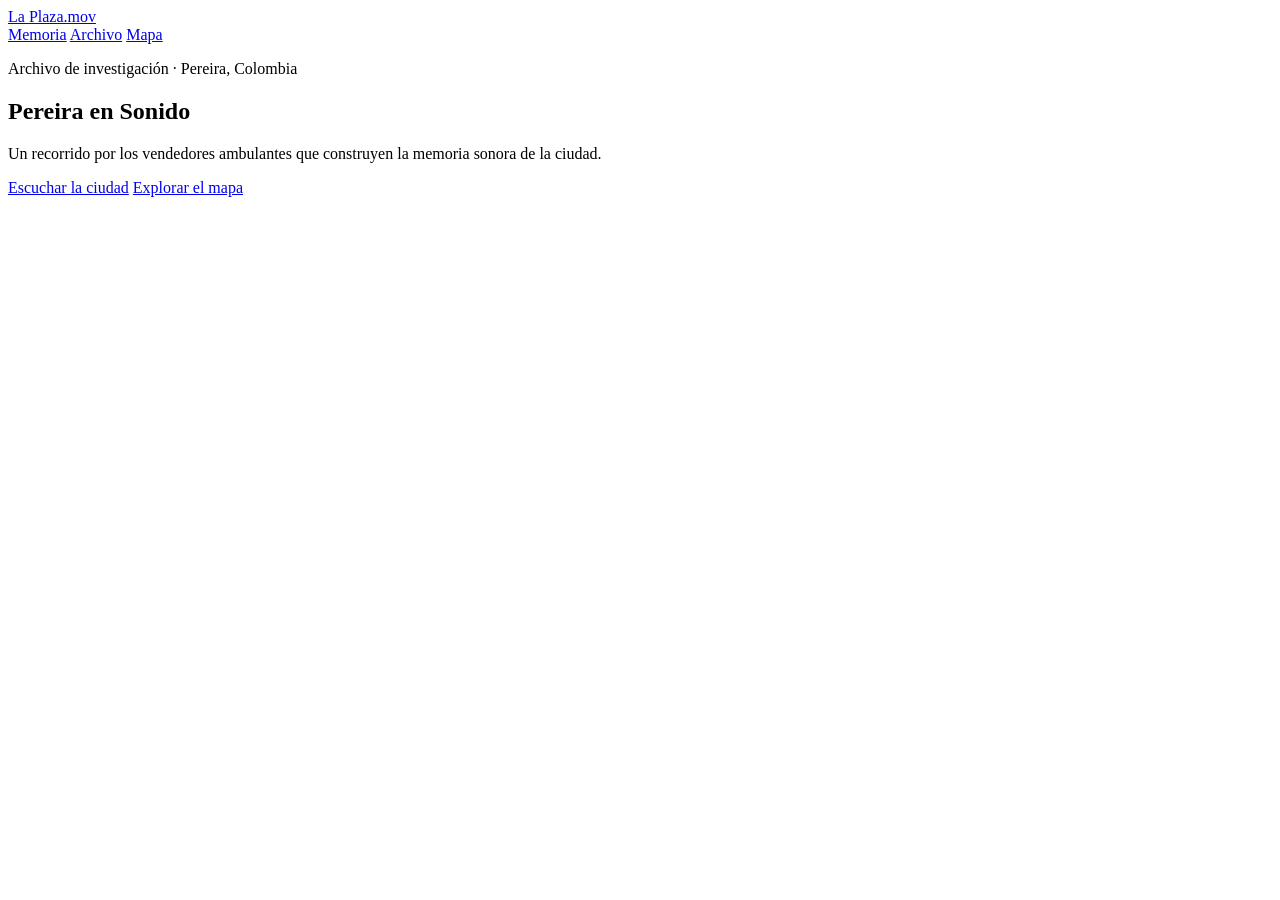
==== index.html @ 8dceb4ec "feat: escribir contenido del hero de inicio" ====
<!DOCTYPE html>
<html lang="es">
<head>
  <meta charset="UTF-8">
  <meta name="viewport" content="width=device-width, initial-scale=1.0">
  <title>La Plaza en Movimiento</title>
  <link rel="stylesheet" href="styles.css">
  <link rel="stylesheet" href="home.css">
</head>
<body>
  <header class="topbar">
    <a href="index.html">La Plaza.mov</a>
    <nav>
      <a href="memoria.html">Memoria</a>
      <a href="archivo.html">Archivo</a>
      <a href="mapa.html">Mapa</a>
    </nav>
  </header>
  <main class="hero">
    <section>
      <p>Archivo de investigación · Pereira, Colombia</p>
      <h1>Pereira en Sonido</h1>
      <p>Un recorrido por los vendedores ambulantes que construyen la memoria sonora de la ciudad.</p>
      <a href="archivo.html">Escuchar la ciudad</a>
      <a href="mapa.html">Explorar el mapa</a>
    </section>
  </main>
</body>
</html>
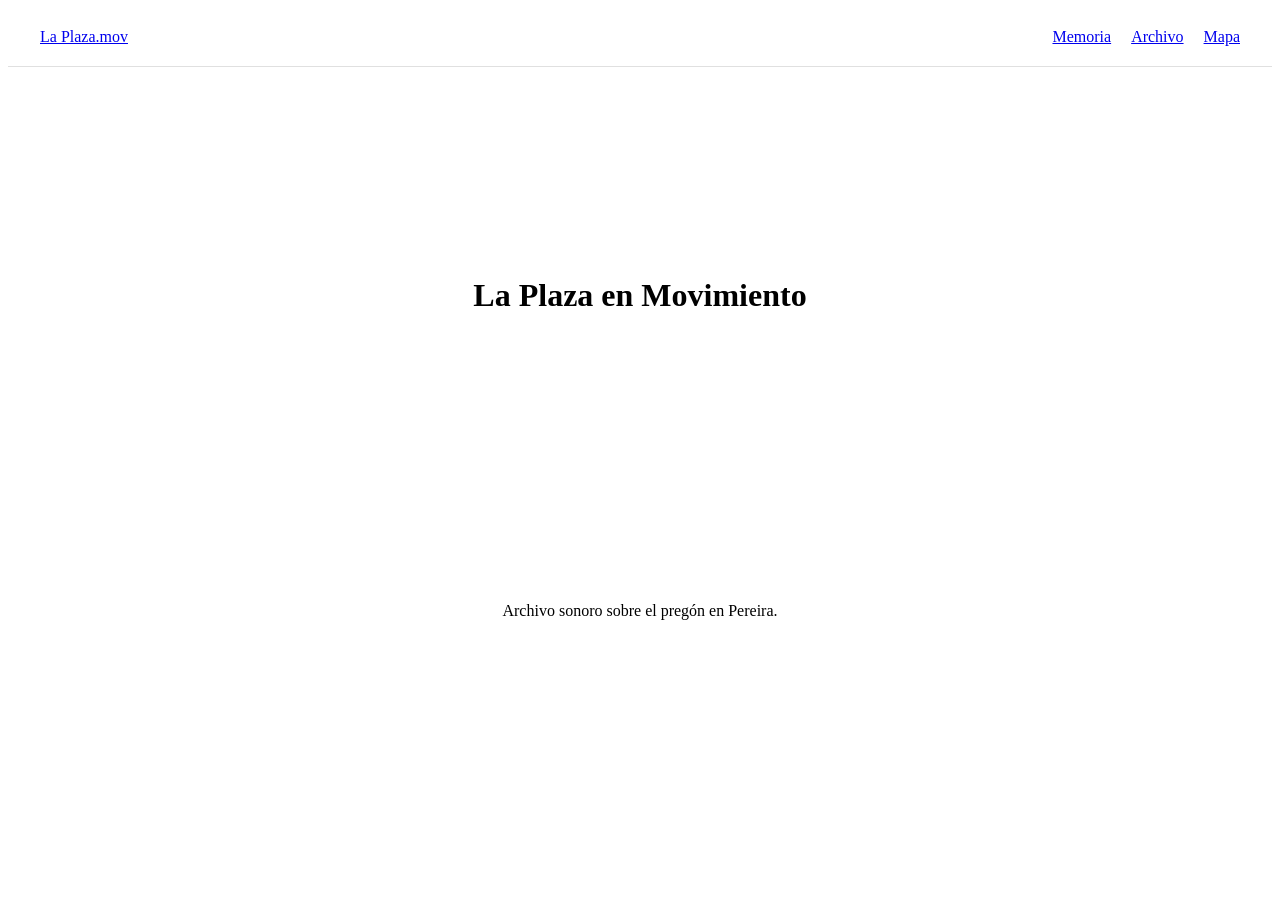
==== commit 9a6d78c6: "style: maquetar barra superior y hero inicial" ====
--- a/index.html
+++ b/index.html
@@ -17,13 +17,8 @@
     </nav>
   </header>
   <main class="hero">
-    <section>
-      <p>Archivo de investigación · Pereira, Colombia</p>
-      <h1>Pereira en Sonido</h1>
-      <p>Un recorrido por los vendedores ambulantes que construyen la memoria sonora de la ciudad.</p>
-      <a href="archivo.html">Escuchar la ciudad</a>
-      <a href="mapa.html">Explorar el mapa</a>
-    </section>
+    <h1>La Plaza en Movimiento</h1>
+    <p>Archivo sonoro sobre el pregón en Pereira.</p>
   </main>
 </body>
 </html>
--- a/home.css
+++ b/home.css
@@ -0,0 +1,20 @@
+.topbar {
+  display: flex;
+  justify-content: space-between;
+  align-items: center;
+  padding: 20px 32px;
+  border-bottom: 1px solid rgba(0,0,0,.12);
+}
+
+.topbar nav {
+  display: flex;
+  gap: 20px;
+}
+
+.hero {
+  min-height: 70vh;
+  display: grid;
+  place-items: center;
+  padding: 64px 24px;
+  text-align: center;
+}
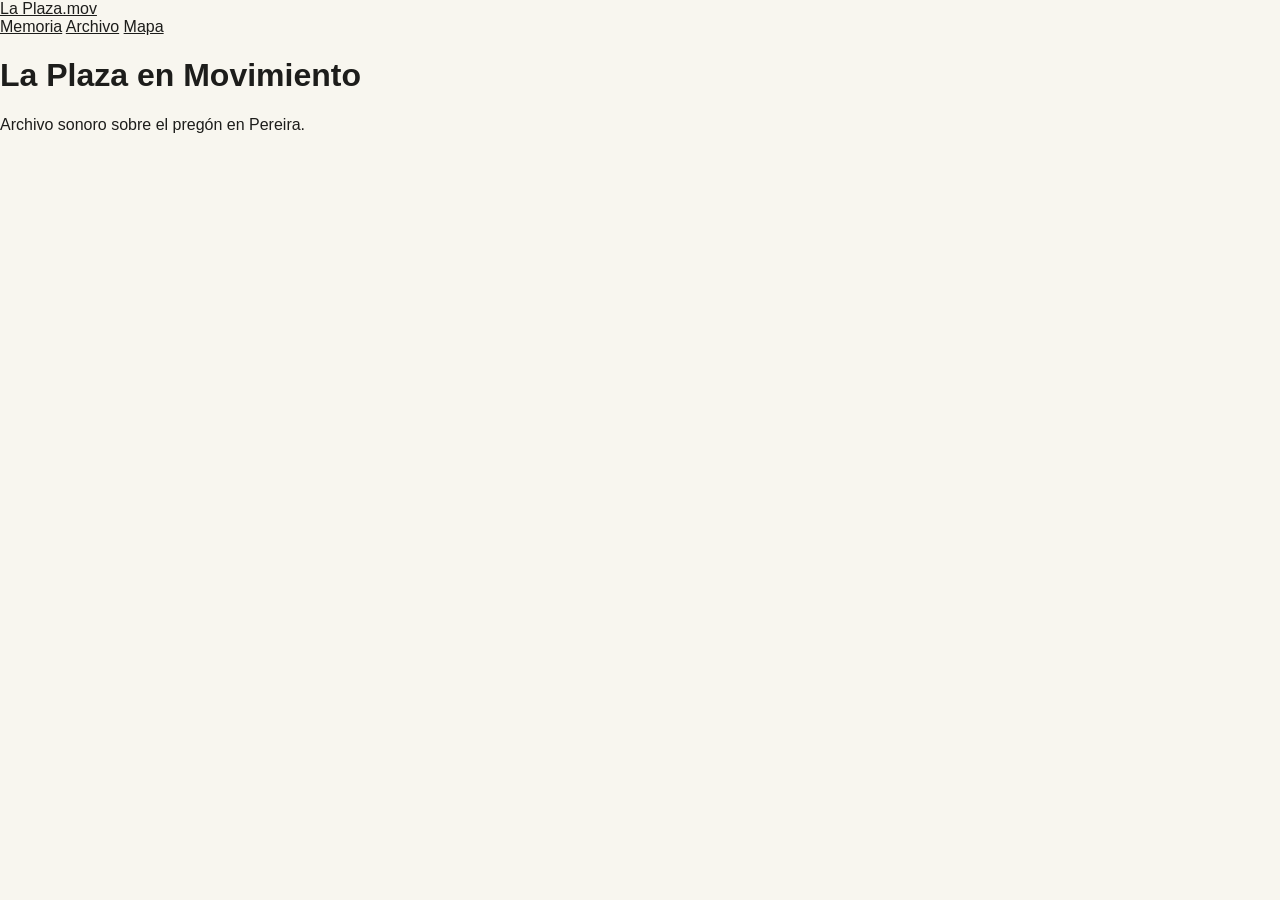
==== commit fbb77ddd: "style: definir variables de color y estilos base" ====
--- a/index.html
+++ b/index.html
@@ -5,10 +5,9 @@
   <meta name="viewport" content="width=device-width, initial-scale=1.0">
   <title>La Plaza en Movimiento</title>
   <link rel="stylesheet" href="styles.css">
-  <link rel="stylesheet" href="home.css">
 </head>
 <body>
-  <header class="topbar">
+  <header>
     <a href="index.html">La Plaza.mov</a>
     <nav>
       <a href="memoria.html">Memoria</a>
@@ -16,7 +15,7 @@
       <a href="mapa.html">Mapa</a>
     </nav>
   </header>
-  <main class="hero">
+  <main>
     <h1>La Plaza en Movimiento</h1>
     <p>Archivo sonoro sobre el pregón en Pereira.</p>
   </main>
--- a/styles.css
+++ b/styles.css
@@ -0,0 +1,16 @@
+:root {
+  --primary: #426500;
+  --secondary: #bb0008;
+  --surface: #f8f6ef;
+  --text: #1d1d1b;
+}
+
+* { box-sizing: border-box; }
+body {
+  margin: 0;
+  font-family: Arial, sans-serif;
+  background: var(--surface);
+  color: var(--text);
+}
+
+a { color: inherit; }
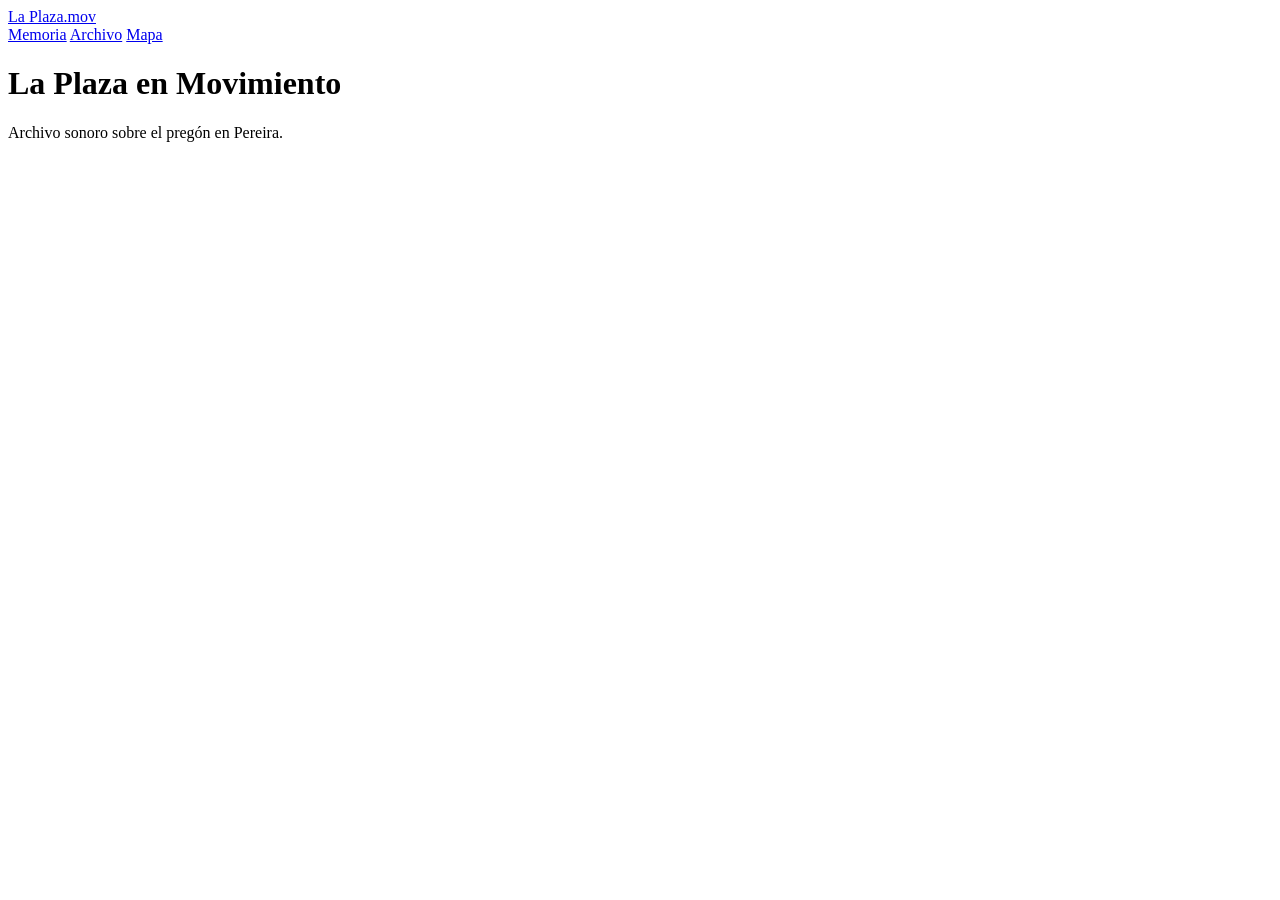
==== commit 7cc3bc47: "fix: corregir enlace roto hacia memoria" ====
--- a/index.html
+++ b/index.html
@@ -4,7 +4,6 @@
   <meta charset="UTF-8">
   <meta name="viewport" content="width=device-width, initial-scale=1.0">
   <title>La Plaza en Movimiento</title>
-  <link rel="stylesheet" href="styles.css">
 </head>
 <body>
   <header>
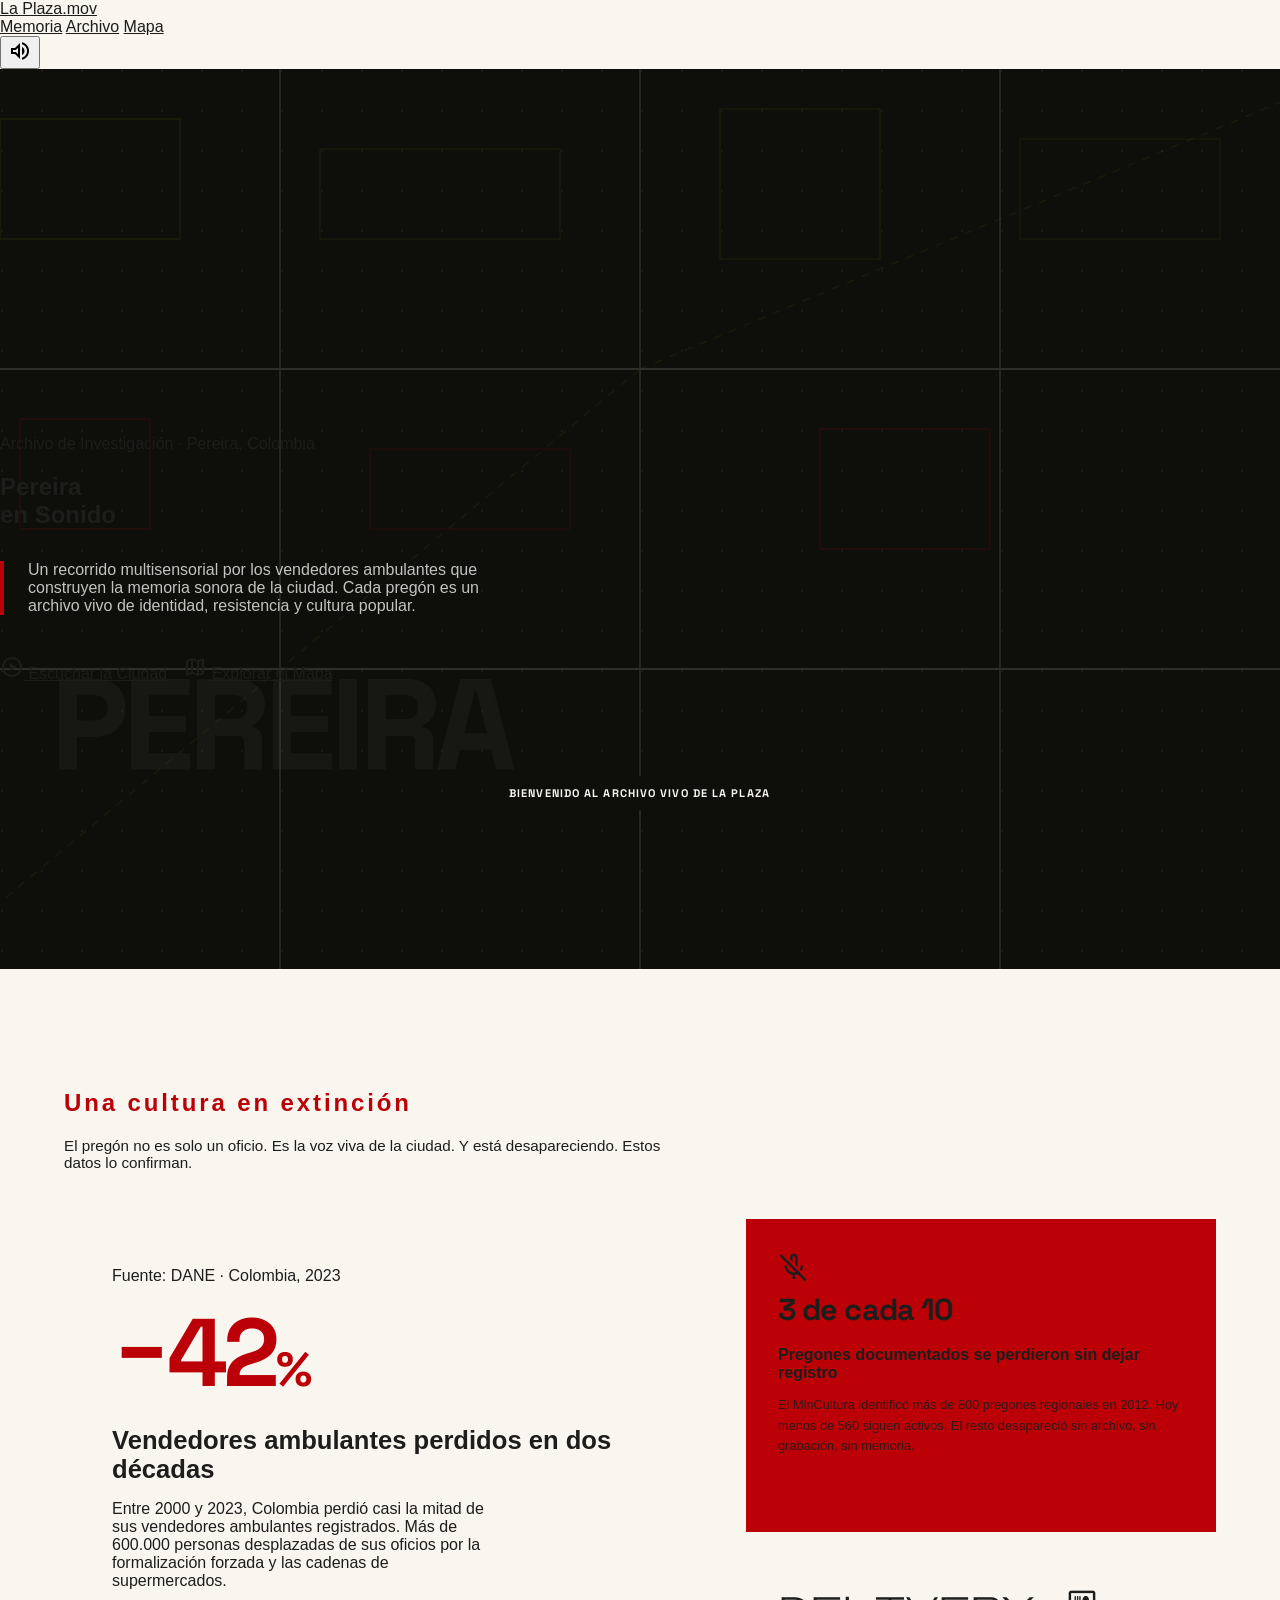
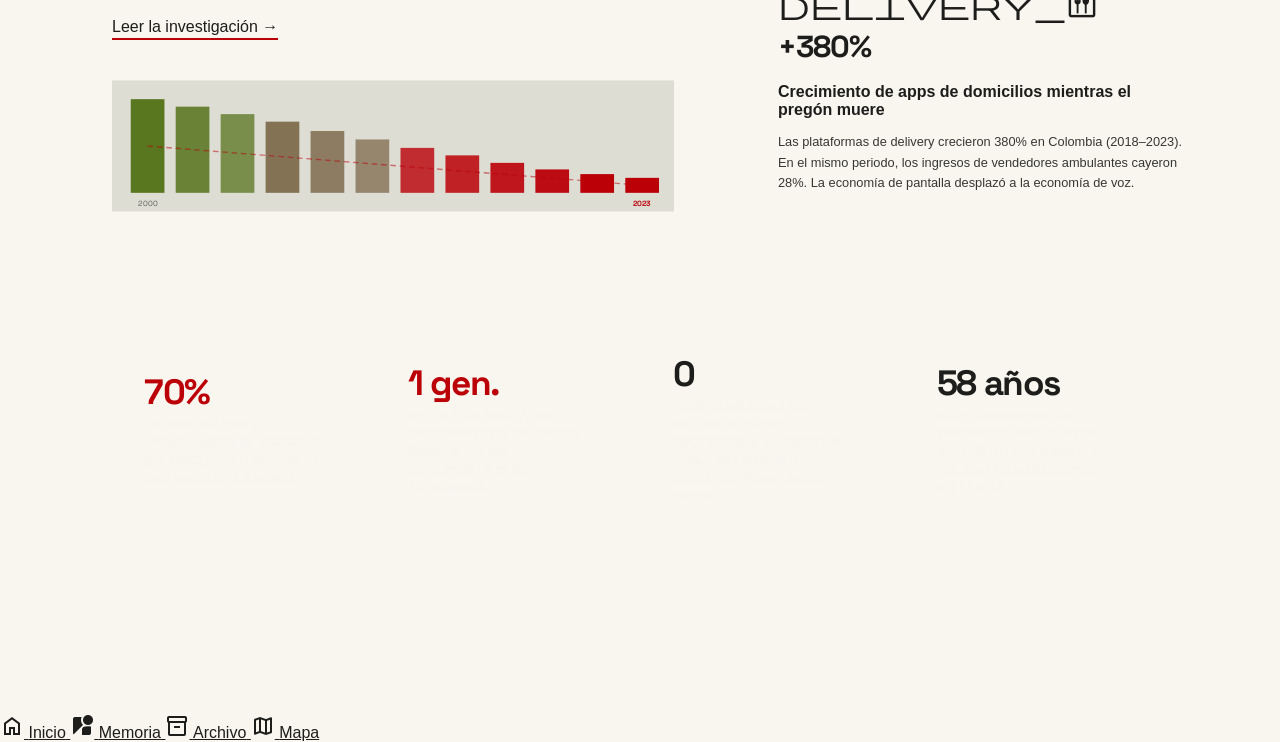
==== commit 81d5ec25: "feat: completar portada con hero y bloques informativos" ====
--- a/index.html
+++ b/index.html
@@ -1,22 +1,251 @@
 <!DOCTYPE html>
-<html lang="es">
+<html lang="es" id="htmlRoot">
 <head>
-  <meta charset="UTF-8">
-  <meta name="viewport" content="width=device-width, initial-scale=1.0">
-  <title>La Plaza en Movimiento</title>
+  <meta charset="utf-8"/>
+  <meta name="viewport" content="width=device-width, initial-scale=1.0"/>
+  <meta name="description" content="La Plaza en Movimiento: archivo de investigación crossmedia sobre los vendedores ambulantes de Pereira y el pregón como patrimonio sonoro urbano en extinción."/>
+  <meta name="theme-color" content="#426500"/>
+  <title>La Plaza en Movimiento | Inicio</title>
+  <link href="https://fonts.googleapis.com/css2?family=Space+Grotesk:wght@300;400;500;600;700;800;900&family=Work+Sans:ital,wght@0,100..900;1,100..900&display=swap" rel="stylesheet"/>
+  <link href="https://fonts.googleapis.com/css2?family=Material+Symbols+Outlined:wght,FILL@100..700,0..1&display=swap" rel="stylesheet"/>
+  <link rel="stylesheet" href="accessibility.css"/>
+  <link rel="stylesheet" href="styles.css"/>
+  <link rel="stylesheet" href="home.css"/>
 </head>
 <body>
-  <header>
-    <a href="index.html">La Plaza.mov</a>
-    <nav>
+  <div class="grain-overlay" aria-hidden="true"></div>
+
+  <header class="topbar" role="banner">
+    <a href="index.html" class="topbar-logo" aria-label="La Plaza en Movimiento — Ir al inicio">
+      La Plaza<span class="dot" aria-hidden="true">.</span>mov
+    </a>
+    <nav class="topbar-nav" aria-label="Navegación principal">
       <a href="memoria.html">Memoria</a>
       <a href="archivo.html">Archivo</a>
       <a href="mapa.html">Mapa</a>
     </nav>
+    <div class="topbar-controls">
+      <button class="icon-btn" id="soundToggle" aria-label="Activar o desactivar sonido ambiente">
+        <span class="material-symbols-outlined" aria-hidden="true">volume_up</span>
+      </button>
+    </div>
   </header>
-  <main>
-    <h1>La Plaza en Movimiento</h1>
-    <p>Archivo sonoro sobre el pregón en Pereira.</p>
+
+  <main id="main-content">
+
+    <!-- HERO -->
+    <section class="hero" aria-labelledby="hero-heading">
+      <div class="hero-bg" aria-hidden="true">
+        <svg class="hero-svg" viewBox="0 0 1440 900" xmlns="http://www.w3.org/2000/svg" preserveAspectRatio="xMidYMid slice">
+          <rect width="1440" height="900" fill="#0e0f0b"/>
+          <line x1="0" y1="300" x2="1440" y2="300" stroke="#2e2f2b" stroke-width="2"/>
+          <line x1="0" y1="600" x2="1440" y2="600" stroke="#2e2f2b" stroke-width="2"/>
+          <line x1="360" y1="0" x2="360" y2="900" stroke="#2e2f2b" stroke-width="1.5"/>
+          <line x1="720" y1="0" x2="720" y2="900" stroke="#2e2f2b" stroke-width="1.5"/>
+          <line x1="1080" y1="0" x2="1080" y2="900" stroke="#2e2f2b" stroke-width="1.5"/>
+          <rect x="80"  y="50"  width="180" height="120" fill="none" stroke="#426500" stroke-width="1" opacity="0.3"/>
+          <rect x="400" y="80"  width="240" height="90"  fill="none" stroke="#426500" stroke-width="1" opacity="0.2"/>
+          <rect x="800" y="40"  width="160" height="150" fill="none" stroke="#426500" stroke-width="1" opacity="0.25"/>
+          <rect x="1100" y="70" width="200" height="100" fill="none" stroke="#426500" stroke-width="1" opacity="0.2"/>
+          <rect x="100" y="350" width="130" height="110" fill="none" stroke="#bb0008" stroke-width="1" opacity="0.2"/>
+          <rect x="450" y="380" width="200" height="80"  fill="none" stroke="#bb0008" stroke-width="1" opacity="0.15"/>
+          <rect x="900" y="360" width="170" height="120" fill="none" stroke="#bb0008" stroke-width="1" opacity="0.2"/>
+          <line x1="0"   y1="900" x2="720"  y2="300" stroke="#426500" stroke-width="1.5" opacity="0.15" stroke-dasharray="8,8"/>
+          <line x1="720" y1="300" x2="1440" y2="0"   stroke="#426500" stroke-width="1.5" opacity="0.15" stroke-dasharray="8,8"/>
+          <pattern id="dots" x="0" y="0" width="40" height="40" patternUnits="userSpaceOnUse">
+            <circle cx="2" cy="2" r="1" fill="rgba(255,255,255,0.06)"/>
+          </pattern>
+          <rect width="1440" height="900" fill="url(#dots)"/>
+        </svg>
+      </div>
+
+      <div class="hero-content content-max content-pad">
+        <div class="hero-inner">
+          <div class="chip chip-secondary anim-fade-up" role="note">Archivo de Investigación · Pereira, Colombia</div>
+          <h1 id="hero-heading" class="display-xl text-surface anim-fade-up delay-100">
+            Pereira<br/>
+            <span style="color:var(--primary-container);">en Sonido</span>
+          </h1>
+          <p class="body-lg anim-fade-up delay-200"
+            style="color:rgba(255,255,255,0.75);max-width:520px;border-left:4px solid var(--secondary);padding-left:24px;margin-top:32px;">
+            Un recorrido multisensorial por los vendedores ambulantes que construyen la memoria sonora de la ciudad. Cada pregón es un archivo vivo de identidad, resistencia y cultura popular.
+          </p>
+          <div class="hero-btns anim-fade-up delay-300">
+            <a href="archivo.html" class="btn btn-primary" aria-label="Escuchar los relatos de los vendedores ambulantes">
+              <span class="material-symbols-outlined icon-fill" aria-hidden="true">play_circle</span>
+              Escuchar la Ciudad
+            </a>
+            <a href="mapa.html" class="btn btn-ghost" aria-label="Explorar el mapa interactivo de vendedores en Pereira">
+              <span class="material-symbols-outlined" aria-hidden="true">map</span>
+              Explorar el Mapa
+            </a>
+          </div>
+        </div>
+      </div>
+      <div class="stencil-city" aria-hidden="true">PEREIRA</div>
+    </section>
+
+    <!-- SECCIÓN DE CRISIS: DATOS ALARMANTES -->
+    <section class="bento-section content-max content-pad" aria-labelledby="crisis-heading">
+
+      <header class="crisis-header" data-anim>
+        <div class="divider-label" style="margin-bottom:8px;">
+          <div class="divider-line" aria-hidden="true"></div>
+          <h2 id="crisis-heading" class="headline" style="letter-spacing:0.12em;color:var(--secondary);">
+            Una cultura en extinción
+          </h2>
+        </div>
+        <p class="body-text text-muted" style="max-width:600px;margin-bottom:48px;font-size:0.95rem;">
+          El pregón no es solo un oficio. Es la voz viva de la ciudad. Y está desapareciendo. Estos datos lo confirman.
+        </p>
+      </header>
+
+      <div class="bento-grid">
+
+        <!-- BLOQUE PRINCIPAL: dato más impactante -->
+        <article class="bento-alarm-main" data-anim aria-labelledby="alarm-main-heading">
+          <div class="bento-hover-fill" aria-hidden="true"></div>
+          <div style="position:relative;z-index:1;">
+            <span class="label-tag text-secondary" style="display:block;margin-bottom:20px;">
+              Fuente: DANE · Colombia, 2023
+            </span>
+            <div class="alarm-big-number" aria-label="Menos cuarenta y dos por ciento">
+              −42<span style="font-size:0.5em;">%</span>
+            </div>
+            <h3 id="alarm-main-heading" class="display-md" style="margin-bottom:16px;font-size:1.6rem;">
+              Vendedores ambulantes perdidos en dos décadas
+            </h3>
+            <p class="body-text text-muted" style="max-width:380px;margin-bottom:28px;">
+              Entre 2000 y 2023, Colombia perdió casi la mitad de sus vendedores ambulantes registrados. Más de 600.000 personas desplazadas de sus oficios por la formalización forzada y las cadenas de supermercados.
+            </p>
+            <a href="memoria.html" class="label-tag text-secondary"
+              style="border-bottom:2px solid var(--secondary);padding-bottom:3px;text-decoration:none;"
+              aria-label="Leer la investigación completa en la sección Memoria Viva">
+              Leer la investigación →
+            </a>
+          </div>
+
+          <!-- Gráfica de declive -->
+          <div class="bento-img-wrap" aria-hidden="true">
+            <svg viewBox="0 0 600 140" xmlns="http://www.w3.org/2000/svg"
+              style="width:100%;height:140px;" focusable="false">
+              <rect width="600" height="140" fill="#deddd4"/>
+              <rect x="20"  y="20"  width="36" height="100" fill="#426500" opacity="0.85"/>
+              <rect x="68"  y="28"  width="36" height="92"  fill="#426500" opacity="0.75"/>
+              <rect x="116" y="36"  width="36" height="84"  fill="#426500" opacity="0.65"/>
+              <rect x="164" y="44"  width="36" height="76"  fill="#6f5836" opacity="0.80"/>
+              <rect x="212" y="54"  width="36" height="66"  fill="#6f5836" opacity="0.72"/>
+              <rect x="260" y="63"  width="36" height="57"  fill="#6f5836" opacity="0.65"/>
+              <rect x="308" y="72"  width="36" height="48"  fill="#bb0008" opacity="0.80"/>
+              <rect x="356" y="80"  width="36" height="40"  fill="#bb0008" opacity="0.85"/>
+              <rect x="404" y="88"  width="36" height="32"  fill="#bb0008" opacity="0.90"/>
+              <rect x="452" y="95"  width="36" height="25"  fill="#bb0008" opacity="0.95"/>
+              <rect x="500" y="100" width="36" height="20"  fill="#bb0008" opacity="1.00"/>
+              <rect x="548" y="104" width="36" height="16"  fill="#bb0008" opacity="1.00"/>
+              <text x="38"  y="134" font-family="Space Grotesk,sans-serif" font-size="8" fill="#5c5c57" text-anchor="middle">2000</text>
+              <text x="566" y="134" font-family="Space Grotesk,sans-serif" font-size="8" fill="#bb0008" text-anchor="middle" font-weight="700">2023</text>
+              <line x1="38" y1="70" x2="566" y2="112" stroke="#bb0008" stroke-width="1.5" stroke-dasharray="6,4" opacity="0.5"/>
+            </svg>
+          </div>
+        </article>
+
+        <!-- LADO: dos datos más -->
+        <div class="bento-side">
+
+          <article class="bento-alarm-card bento-alarm-red" data-anim
+            aria-labelledby="alarm-preg-heading">
+            <span class="material-symbols-outlined icon-fill"
+              style="font-size:32px;margin-bottom:12px;display:block;color:var(--on-secondary);"
+              aria-hidden="true">mic_off</span>
+            <div class="alarm-card-number" style="color:var(--on-secondary);">3 de cada 10</div>
+            <h4 id="alarm-preg-heading" class="headline"
+              style="font-size:1rem;margin-bottom:8px;color:var(--on-secondary);">
+              Pregones documentados se perdieron sin dejar registro
+            </h4>
+            <p style="font-size:0.8rem;opacity:0.88;color:var(--on-secondary);line-height:1.6;">
+              El MinCultura identificó más de 800 pregones regionales en 2012. Hoy menos de 560 siguen activos. El resto desapareció sin archivo, sin grabación, sin memoria.
+            </p>
+          </article>
+
+          <article class="bento-alarm-card bento-alarm-wood" data-anim
+            aria-labelledby="alarm-app-heading">
+            <span class="material-symbols-outlined icon-fill"
+              style="font-size:32px;margin-bottom:12px;display:block;color:var(--on-tertiary);"
+              aria-hidden="true">delivery_dining</span>
+            <div class="alarm-card-number" style="color:var(--on-tertiary);">+380%</div>
+            <h4 id="alarm-app-heading" class="headline"
+              style="font-size:1rem;margin-bottom:8px;color:var(--on-tertiary);">
+              Crecimiento de apps de domicilios mientras el pregón muere
+            </h4>
+            <p style="font-size:0.8rem;opacity:0.88;color:var(--on-tertiary);line-height:1.6;">
+              Las plataformas de delivery crecieron 380% en Colombia (2018–2023). En el mismo periodo, los ingresos de vendedores ambulantes cayeron 28%. La economía de pantalla desplazó a la economía de voz.
+            </p>
+          </article>
+        </div>
+      </div>
+
+      <!-- FILA DE DATOS ADICIONALES -->
+      <div class="alarm-row" data-anim role="list" aria-label="Estadísticas de la crisis del pregón en Colombia">
+
+        <div class="alarm-item" role="listitem">
+          <div class="alarm-item-num" aria-label="Setenta por ciento">70%</div>
+          <div class="alarm-item-label">de vendedores ambulantes en Pereira sin seguridad social ni protección laboral</div>
+        </div>
+
+        <div class="alarm-divider" aria-hidden="true"></div>
+
+        <div class="alarm-item" role="listitem">
+          <div class="alarm-item-num" aria-label="Una generación">1 gen.</div>
+          <div class="alarm-item-label">es lo que tarda en desaparecer un oficio oral si no se documenta ni se transmite</div>
+        </div>
+
+        <div class="alarm-divider" aria-hidden="true"></div>
+
+        <div class="alarm-item" role="listitem">
+          <div class="alarm-item-num" aria-label="Cero">0</div>
+          <div class="alarm-item-label">políticas públicas nacionales de protección al pregón como patrimonio cultural inmaterial urbano</div>
+        </div>
+
+        <div class="alarm-divider" aria-hidden="true"></div>
+
+        <div class="alarm-item" role="listitem">
+          <div class="alarm-item-num" aria-label="Cincuenta y ocho años">58 años</div>
+          <div class="alarm-item-label">edad promedio del vendedor ambulante activo en Colombia. El relevo generacional no llega.</div>
+        </div>
+
+      </div>
+    </section>
+
   </main>
+
+  <!-- BOTTOM NAV -->
+  <footer class="bottomnav" role="navigation" aria-label="Navegación de secciones">
+    <a href="index.html" class="nav-btn active" aria-current="page" aria-label="Inicio">
+      <span class="material-symbols-outlined icon-fill" aria-hidden="true">home</span>
+      <span class="nav-label">Inicio</span>
+    </a>
+    <a href="memoria.html" class="nav-btn" aria-label="Memoria Viva: marco conceptual del proyecto">
+      <span class="material-symbols-outlined" aria-hidden="true">streetview</span>
+      <span class="nav-label">Memoria</span>
+    </a>
+    <a href="archivo.html" class="nav-btn" aria-label="Archivo de voces: retratos sonoros de los vendedores">
+      <span class="material-symbols-outlined" aria-hidden="true">inventory_2</span>
+      <span class="nav-label">Archivo</span>
+    </a>
+    <a href="mapa.html" class="nav-btn" aria-label="Caminografía: mapa interactivo de recorridos">
+      <span class="material-symbols-outlined" aria-hidden="true">map</span>
+      <span class="nav-label">Mapa</span>
+    </a>
+  </footer>
+
+  <script src="main.js"></script>
+  <script src="accessibility.js"></script>
+  <script>
+    document.addEventListener('DOMContentLoaded', () => {
+      initPageAnimations();
+      initSoundToggle('soundToggle');
+      setTimeout(() => showToast('Bienvenido al archivo vivo de la plaza', 3000), 1400);
+    });
+  </script>
 </body>
 </html>
--- a/styles.css
+++ b/styles.css
@@ -0,0 +1,16 @@
+:root {
+  --primary: #426500;
+  --secondary: #bb0008;
+  --surface: #f8f6ef;
+  --text: #1d1d1b;
+}
+
+* { box-sizing: border-box; }
+body {
+  margin: 0;
+  font-family: Arial, sans-serif;
+  background: var(--surface);
+  color: var(--text);
+}
+
+a { color: inherit; }
--- a/home.css
+++ b/home.css
@@ -0,0 +1,427 @@
+/* ============================================
+   HOME PAGE — home.css
+   ============================================ */
+
+/* ---- HERO ---- */
+.hero {
+  position: relative;
+  width: 100%;
+  height: 100vh;
+  overflow: hidden;
+  background: var(--inverse-surface);
+}
+
+.hero-bg {
+  position: absolute;
+  inset: 0;
+}
+
+.hero-svg {
+  width: 100%;
+  height: 100%;
+  object-fit: cover;
+}
+
+.hero-content {
+  position: relative;
+  z-index: 10;
+  height: 100%;
+  display: flex;
+  align-items: center;
+}
+
+.hero-inner {
+  max-width: 700px;
+  padding-top: 80px;
+}
+
+.hero-btns {
+  display: flex;
+  gap: 16px;
+  flex-wrap: wrap;
+  margin-top: 40px;
+}
+
+/* LIVE SIGNAL CARD */
+.hero-card {
+  position: absolute;
+  bottom: 120px;
+  right: 64px;
+  width: 290px;
+  background: var(--surface);
+  padding: 24px;
+  box-shadow: 20px 20px 0 rgba(187, 0, 8, 1);
+  z-index: 20;
+}
+
+.hero-card-header {
+  display: flex;
+  justify-content: space-between;
+  align-items: center;
+  margin-bottom: 8px;
+}
+
+.signal-bar {
+  display: flex;
+  gap: 4px;
+  margin-top: 16px;
+  height: 4px;
+}
+
+.signal-fill {
+  height: 100%;
+  background: var(--secondary);
+}
+
+.signal-gap {
+  height: 100%;
+  background: var(--surface-container);
+}
+
+/* STENCIL LABEL */
+.stencil-city {
+  position: absolute;
+  bottom: 20%;
+  left: 4%;
+  font-family: 'Space Grotesk', sans-serif;
+  font-weight: 900;
+  font-size: 10vw;
+  text-transform: uppercase;
+  color: white;
+  opacity: 0.035;
+  letter-spacing: -0.04em;
+  -webkit-text-stroke: 1px white;
+  pointer-events: none;
+  user-select: none;
+  line-height: 1;
+  z-index: 1;
+}
+
+/* ---- SOUND BAR ---- */
+.soundbar {
+  position: fixed;
+  bottom: 64px;
+  left: 0;
+  width: 100%;
+  z-index: 450;
+  background: var(--surface);
+  border-top: 0;
+}
+
+.soundbar-progress {
+  height: 3px;
+  background: var(--surface-container);
+  width: 100%;
+}
+
+.soundbar-fill {
+  height: 100%;
+  background: var(--secondary);
+  width: 42%;
+}
+
+.soundbar-inner {
+  display: flex;
+  justify-content: space-between;
+  align-items: center;
+  height: 72px;
+  padding: 0 32px;
+}
+
+.soundbar-left {
+  display: flex;
+  align-items: center;
+  gap: 24px;
+}
+
+.soundbar-info {
+  display: flex;
+  align-items: center;
+  gap: 12px;
+}
+
+.soundbar-controls {
+  display: flex;
+  align-items: center;
+  gap: 8px;
+}
+
+.soundbar-play {
+  width: 40px;
+  height: 40px;
+  background: var(--primary);
+  color: white;
+  border: none;
+  cursor: pointer;
+  display: flex;
+  align-items: center;
+  justify-content: center;
+  transition: background 0.15s;
+}
+
+.soundbar-play:hover { background: var(--primary-dim); }
+
+.soundbar-meta {
+  display: none;
+  gap: 48px;
+}
+
+@media (min-width: 1024px) {
+  .soundbar-meta { display: flex; }
+}
+
+.soundbar-volume {
+  display: flex;
+  align-items: center;
+  gap: 8px;
+}
+
+.volume-track {
+  width: 80px;
+  height: 3px;
+  background: var(--surface-container);
+}
+
+.volume-fill {
+  width: 75%;
+  height: 100%;
+  background: var(--on-surface);
+}
+
+/* ---- BENTO SECTION ---- */
+.bento-section {
+  padding: 100px 64px 80px;
+  margin-bottom: 80px;
+}
+
+.bento-grid {
+  display: grid;
+  grid-template-columns: 1fr;
+  gap: 24px;
+  margin-bottom: 40px;
+}
+
+@media (min-width: 1024px) {
+  .bento-grid { grid-template-columns: 7fr 5fr; }
+}
+
+/* Main block */
+.bento-main {
+  background: var(--surface-container-highest);
+  padding: 48px;
+  position: relative;
+  overflow: hidden;
+}
+
+.bento-hover-fill {
+  position: absolute;
+  inset: 0;
+  background: rgba(187, 0, 8, 0.06);
+  transform: translateX(100%);
+  transition: transform 0.5s cubic-bezier(0.22, 1, 0.36, 1);
+}
+
+.bento-main:hover .bento-hover-fill {
+  transform: translateX(0);
+}
+
+.bento-main-content { position: relative; z-index: 1; }
+
+.bento-img-wrap {
+  margin-top: 40px;
+  overflow: hidden;
+}
+
+/* Side blocks */
+.bento-side {
+  display: flex;
+  flex-direction: column;
+  gap: 24px;
+}
+
+.bento-repo {
+  background: var(--primary);
+  color: var(--on-primary);
+  padding: 32px;
+  flex: 1;
+}
+
+.bento-map {
+  background: var(--tertiary-container);
+  color: var(--on-tertiary-container);
+  padding: 32px;
+  flex: 1;
+  position: relative;
+  overflow: hidden;
+}
+
+.bento-map-svg {
+  position: absolute;
+  right: -24px;
+  bottom: -16px;
+  width: 140px;
+  opacity: 0.6;
+}
+
+/* Stats */
+.stats-row {
+  display: flex;
+  flex-wrap: wrap;
+  gap: 0;
+  background: var(--inverse-surface);
+  padding: 32px 48px;
+  align-items: center;
+}
+
+.stat-item {
+  display: flex;
+  flex-direction: column;
+  align-items: flex-start;
+  padding: 16px 40px;
+  flex: 1;
+  min-width: 160px;
+}
+
+.stat-number {
+  font-family: 'Space Grotesk', sans-serif;
+  font-weight: 900;
+  font-size: 2.5rem;
+  color: var(--primary-container);
+  letter-spacing: -0.04em;
+  line-height: 1;
+}
+
+.stat-label {
+  font-size: 0.75rem;
+  color: rgba(248, 246, 239, 0.5);
+  text-transform: uppercase;
+  letter-spacing: 0.08em;
+  margin-top: 4px;
+  font-weight: 600;
+}
+
+.stat-divider {
+  width: 1px;
+  height: 60px;
+  background: rgba(248, 246, 239, 0.1);
+  flex-shrink: 0;
+}
+
+@media (max-width: 640px) {
+  .hero-card { display: none; }
+  .soundbar-inner { padding: 0 16px; }
+  .bento-section { padding: 60px 24px; }
+  .stats-row { padding: 24px 16px; }
+  .stat-item { padding: 12px 16px; }
+}
+
+/* ============================================
+   SECCIÓN DE CRISIS — Datos alarmantes
+   ============================================ */
+
+.crisis-header { margin-bottom: 0; }
+
+/* Bloque principal de alarma */
+.bento-alarm-main {
+  background: var(--surface-container-highest);
+  padding: 48px;
+  position: relative;
+  overflow: hidden;
+}
+
+.bento-alarm-main .bento-hover-fill {
+  position: absolute;
+  inset: 0;
+  background: rgba(187,0,8,0.06);
+  transform: translateX(100%);
+  transition: transform 0.5s cubic-bezier(0.22,1,0.36,1);
+}
+
+.bento-alarm-main:hover .bento-hover-fill { transform: translateX(0); }
+
+/* Número grande de alarma */
+.alarm-big-number {
+  font-family: 'Space Grotesk', sans-serif;
+  font-weight: 900;
+  font-size: clamp(4rem, 8vw, 6rem);
+  color: var(--secondary);
+  letter-spacing: -0.05em;
+  line-height: 1;
+  margin-bottom: 16px;
+}
+
+/* Tarjetas laterales de alarma */
+.bento-alarm-card {
+  padding: 32px;
+  flex: 1;
+  position: relative;
+}
+
+.bento-alarm-red  { background: var(--secondary); }
+.bento-alarm-wood { background: var(--tertiary);  }
+
+.alarm-card-number {
+  font-family: 'Space Grotesk', sans-serif;
+  font-weight: 900;
+  font-size: 1.9rem;
+  letter-spacing: -0.03em;
+  line-height: 1;
+  margin-bottom: 10px;
+}
+
+/* Fila de datos en la parte inferior */
+.alarm-row {
+  display: flex;
+  flex-wrap: wrap;
+  background: var(--inverse-surface);
+  padding: 32px 48px;
+  align-items: center;
+  margin-top: 2px;
+}
+
+.alarm-item {
+  display: flex;
+  flex-direction: column;
+  align-items: flex-start;
+  padding: 16px 32px;
+  flex: 1;
+  min-width: 160px;
+  gap: 6px;
+}
+
+.alarm-item-num {
+  font-family: 'Space Grotesk', sans-serif;
+  font-weight: 900;
+  font-size: 2.2rem;
+  color: var(--secondary);
+  letter-spacing: -0.04em;
+  line-height: 1;
+}
+
+/* Hacer que el 0 y 1 gen. resalten más */
+.alarm-item:nth-child(5) .alarm-item-num { color: var(--primary-container); }
+.alarm-item:nth-child(7) .alarm-item-num { color: var(--primary-container); }
+
+.alarm-item-label {
+  font-size: 0.75rem;
+  color: rgba(248,246,239,0.5);
+  text-transform: uppercase;
+  letter-spacing: 0.06em;
+  line-height: 1.5;
+  font-weight: 600;
+  max-width: 180px;
+}
+
+.alarm-divider {
+  width: 1px;
+  height: 60px;
+  background: rgba(248,246,239,0.08);
+  flex-shrink: 0;
+}
+
+@media (max-width: 640px) {
+  .alarm-row    { padding: 24px 16px; }
+  .alarm-item   { padding: 12px 12px; min-width: 140px; }
+  .alarm-divider { display: none; }
+  .bento-alarm-main { padding: 32px 24px; }
+}
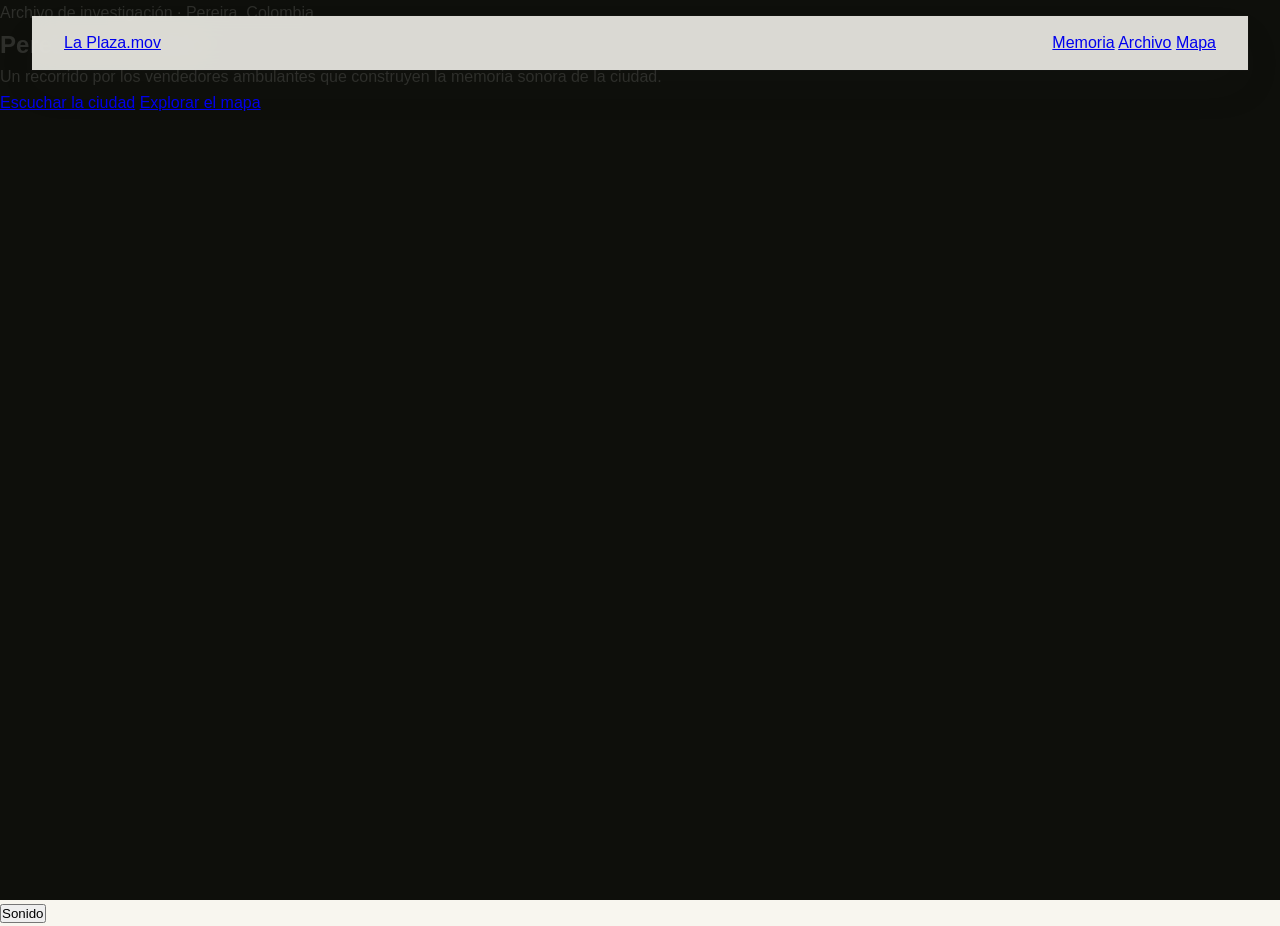
==== commit 854f95f0: "feat: conectar accesibilidad en la pagina inicial" ====
--- a/index.html
+++ b/index.html
@@ -1,251 +1,33 @@
 <!DOCTYPE html>
-<html lang="es" id="htmlRoot">
+<html lang="es">
 <head>
-  <meta charset="utf-8"/>
-  <meta name="viewport" content="width=device-width, initial-scale=1.0"/>
-  <meta name="description" content="La Plaza en Movimiento: archivo de investigación crossmedia sobre los vendedores ambulantes de Pereira y el pregón como patrimonio sonoro urbano en extinción."/>
-  <meta name="theme-color" content="#426500"/>
-  <title>La Plaza en Movimiento | Inicio</title>
-  <link href="https://fonts.googleapis.com/css2?family=Space+Grotesk:wght@300;400;500;600;700;800;900&family=Work+Sans:ital,wght@0,100..900;1,100..900&display=swap" rel="stylesheet"/>
-  <link href="https://fonts.googleapis.com/css2?family=Material+Symbols+Outlined:wght,FILL@100..700,0..1&display=swap" rel="stylesheet"/>
-  <link rel="stylesheet" href="accessibility.css"/>
-  <link rel="stylesheet" href="styles.css"/>
-  <link rel="stylesheet" href="home.css"/>
+  <meta charset="UTF-8">
+  <meta name="viewport" content="width=device-width, initial-scale=1.0">
+  <title>La Plaza en Movimiento</title>
+  <link rel="stylesheet" href="accessibility.css">
+  <link rel="stylesheet" href="styles.css">
+  <link rel="stylesheet" href="home.css">
 </head>
 <body>
-  <div class="grain-overlay" aria-hidden="true"></div>
-
-  <header class="topbar" role="banner">
-    <a href="index.html" class="topbar-logo" aria-label="La Plaza en Movimiento — Ir al inicio">
-      La Plaza<span class="dot" aria-hidden="true">.</span>mov
-    </a>
-    <nav class="topbar-nav" aria-label="Navegación principal">
+  <header class="topbar">
+    <a href="index.html">La Plaza.mov</a>
+    <nav>
       <a href="memoria.html">Memoria</a>
       <a href="archivo.html">Archivo</a>
       <a href="mapa.html">Mapa</a>
     </nav>
-    <div class="topbar-controls">
-      <button class="icon-btn" id="soundToggle" aria-label="Activar o desactivar sonido ambiente">
-        <span class="material-symbols-outlined" aria-hidden="true">volume_up</span>
-      </button>
-    </div>
   </header>
-
-  <main id="main-content">
-
-    <!-- HERO -->
-    <section class="hero" aria-labelledby="hero-heading">
-      <div class="hero-bg" aria-hidden="true">
-        <svg class="hero-svg" viewBox="0 0 1440 900" xmlns="http://www.w3.org/2000/svg" preserveAspectRatio="xMidYMid slice">
-          <rect width="1440" height="900" fill="#0e0f0b"/>
-          <line x1="0" y1="300" x2="1440" y2="300" stroke="#2e2f2b" stroke-width="2"/>
-          <line x1="0" y1="600" x2="1440" y2="600" stroke="#2e2f2b" stroke-width="2"/>
-          <line x1="360" y1="0" x2="360" y2="900" stroke="#2e2f2b" stroke-width="1.5"/>
-          <line x1="720" y1="0" x2="720" y2="900" stroke="#2e2f2b" stroke-width="1.5"/>
-          <line x1="1080" y1="0" x2="1080" y2="900" stroke="#2e2f2b" stroke-width="1.5"/>
-          <rect x="80"  y="50"  width="180" height="120" fill="none" stroke="#426500" stroke-width="1" opacity="0.3"/>
-          <rect x="400" y="80"  width="240" height="90"  fill="none" stroke="#426500" stroke-width="1" opacity="0.2"/>
-          <rect x="800" y="40"  width="160" height="150" fill="none" stroke="#426500" stroke-width="1" opacity="0.25"/>
-          <rect x="1100" y="70" width="200" height="100" fill="none" stroke="#426500" stroke-width="1" opacity="0.2"/>
-          <rect x="100" y="350" width="130" height="110" fill="none" stroke="#bb0008" stroke-width="1" opacity="0.2"/>
-          <rect x="450" y="380" width="200" height="80"  fill="none" stroke="#bb0008" stroke-width="1" opacity="0.15"/>
-          <rect x="900" y="360" width="170" height="120" fill="none" stroke="#bb0008" stroke-width="1" opacity="0.2"/>
-          <line x1="0"   y1="900" x2="720"  y2="300" stroke="#426500" stroke-width="1.5" opacity="0.15" stroke-dasharray="8,8"/>
-          <line x1="720" y1="300" x2="1440" y2="0"   stroke="#426500" stroke-width="1.5" opacity="0.15" stroke-dasharray="8,8"/>
-          <pattern id="dots" x="0" y="0" width="40" height="40" patternUnits="userSpaceOnUse">
-            <circle cx="2" cy="2" r="1" fill="rgba(255,255,255,0.06)"/>
-          </pattern>
-          <rect width="1440" height="900" fill="url(#dots)"/>
-        </svg>
-      </div>
-
-      <div class="hero-content content-max content-pad">
-        <div class="hero-inner">
-          <div class="chip chip-secondary anim-fade-up" role="note">Archivo de Investigación · Pereira, Colombia</div>
-          <h1 id="hero-heading" class="display-xl text-surface anim-fade-up delay-100">
-            Pereira<br/>
-            <span style="color:var(--primary-container);">en Sonido</span>
-          </h1>
-          <p class="body-lg anim-fade-up delay-200"
-            style="color:rgba(255,255,255,0.75);max-width:520px;border-left:4px solid var(--secondary);padding-left:24px;margin-top:32px;">
-            Un recorrido multisensorial por los vendedores ambulantes que construyen la memoria sonora de la ciudad. Cada pregón es un archivo vivo de identidad, resistencia y cultura popular.
-          </p>
-          <div class="hero-btns anim-fade-up delay-300">
-            <a href="archivo.html" class="btn btn-primary" aria-label="Escuchar los relatos de los vendedores ambulantes">
-              <span class="material-symbols-outlined icon-fill" aria-hidden="true">play_circle</span>
-              Escuchar la Ciudad
-            </a>
-            <a href="mapa.html" class="btn btn-ghost" aria-label="Explorar el mapa interactivo de vendedores en Pereira">
-              <span class="material-symbols-outlined" aria-hidden="true">map</span>
-              Explorar el Mapa
-            </a>
-          </div>
-        </div>
-      </div>
-      <div class="stencil-city" aria-hidden="true">PEREIRA</div>
+  <main class="hero">
+    <section>
+      <p>Archivo de investigación · Pereira, Colombia</p>
+      <h1>Pereira en Sonido</h1>
+      <p>Un recorrido por los vendedores ambulantes que construyen la memoria sonora de la ciudad.</p>
+      <a href="archivo.html">Escuchar la ciudad</a>
+      <a href="mapa.html">Explorar el mapa</a>
     </section>
-
-    <!-- SECCIÓN DE CRISIS: DATOS ALARMANTES -->
-    <section class="bento-section content-max content-pad" aria-labelledby="crisis-heading">
-
-      <header class="crisis-header" data-anim>
-        <div class="divider-label" style="margin-bottom:8px;">
-          <div class="divider-line" aria-hidden="true"></div>
-          <h2 id="crisis-heading" class="headline" style="letter-spacing:0.12em;color:var(--secondary);">
-            Una cultura en extinción
-          </h2>
-        </div>
-        <p class="body-text text-muted" style="max-width:600px;margin-bottom:48px;font-size:0.95rem;">
-          El pregón no es solo un oficio. Es la voz viva de la ciudad. Y está desapareciendo. Estos datos lo confirman.
-        </p>
-      </header>
-
-      <div class="bento-grid">
-
-        <!-- BLOQUE PRINCIPAL: dato más impactante -->
-        <article class="bento-alarm-main" data-anim aria-labelledby="alarm-main-heading">
-          <div class="bento-hover-fill" aria-hidden="true"></div>
-          <div style="position:relative;z-index:1;">
-            <span class="label-tag text-secondary" style="display:block;margin-bottom:20px;">
-              Fuente: DANE · Colombia, 2023
-            </span>
-            <div class="alarm-big-number" aria-label="Menos cuarenta y dos por ciento">
-              −42<span style="font-size:0.5em;">%</span>
-            </div>
-            <h3 id="alarm-main-heading" class="display-md" style="margin-bottom:16px;font-size:1.6rem;">
-              Vendedores ambulantes perdidos en dos décadas
-            </h3>
-            <p class="body-text text-muted" style="max-width:380px;margin-bottom:28px;">
-              Entre 2000 y 2023, Colombia perdió casi la mitad de sus vendedores ambulantes registrados. Más de 600.000 personas desplazadas de sus oficios por la formalización forzada y las cadenas de supermercados.
-            </p>
-            <a href="memoria.html" class="label-tag text-secondary"
-              style="border-bottom:2px solid var(--secondary);padding-bottom:3px;text-decoration:none;"
-              aria-label="Leer la investigación completa en la sección Memoria Viva">
-              Leer la investigación →
-            </a>
-          </div>
-
-          <!-- Gráfica de declive -->
-          <div class="bento-img-wrap" aria-hidden="true">
-            <svg viewBox="0 0 600 140" xmlns="http://www.w3.org/2000/svg"
-              style="width:100%;height:140px;" focusable="false">
-              <rect width="600" height="140" fill="#deddd4"/>
-              <rect x="20"  y="20"  width="36" height="100" fill="#426500" opacity="0.85"/>
-              <rect x="68"  y="28"  width="36" height="92"  fill="#426500" opacity="0.75"/>
-              <rect x="116" y="36"  width="36" height="84"  fill="#426500" opacity="0.65"/>
-              <rect x="164" y="44"  width="36" height="76"  fill="#6f5836" opacity="0.80"/>
-              <rect x="212" y="54"  width="36" height="66"  fill="#6f5836" opacity="0.72"/>
-              <rect x="260" y="63"  width="36" height="57"  fill="#6f5836" opacity="0.65"/>
-              <rect x="308" y="72"  width="36" height="48"  fill="#bb0008" opacity="0.80"/>
-              <rect x="356" y="80"  width="36" height="40"  fill="#bb0008" opacity="0.85"/>
-              <rect x="404" y="88"  width="36" height="32"  fill="#bb0008" opacity="0.90"/>
-              <rect x="452" y="95"  width="36" height="25"  fill="#bb0008" opacity="0.95"/>
-              <rect x="500" y="100" width="36" height="20"  fill="#bb0008" opacity="1.00"/>
-              <rect x="548" y="104" width="36" height="16"  fill="#bb0008" opacity="1.00"/>
-              <text x="38"  y="134" font-family="Space Grotesk,sans-serif" font-size="8" fill="#5c5c57" text-anchor="middle">2000</text>
-              <text x="566" y="134" font-family="Space Grotesk,sans-serif" font-size="8" fill="#bb0008" text-anchor="middle" font-weight="700">2023</text>
-              <line x1="38" y1="70" x2="566" y2="112" stroke="#bb0008" stroke-width="1.5" stroke-dasharray="6,4" opacity="0.5"/>
-            </svg>
-          </div>
-        </article>
-
-        <!-- LADO: dos datos más -->
-        <div class="bento-side">
-
-          <article class="bento-alarm-card bento-alarm-red" data-anim
-            aria-labelledby="alarm-preg-heading">
-            <span class="material-symbols-outlined icon-fill"
-              style="font-size:32px;margin-bottom:12px;display:block;color:var(--on-secondary);"
-              aria-hidden="true">mic_off</span>
-            <div class="alarm-card-number" style="color:var(--on-secondary);">3 de cada 10</div>
-            <h4 id="alarm-preg-heading" class="headline"
-              style="font-size:1rem;margin-bottom:8px;color:var(--on-secondary);">
-              Pregones documentados se perdieron sin dejar registro
-            </h4>
-            <p style="font-size:0.8rem;opacity:0.88;color:var(--on-secondary);line-height:1.6;">
-              El MinCultura identificó más de 800 pregones regionales en 2012. Hoy menos de 560 siguen activos. El resto desapareció sin archivo, sin grabación, sin memoria.
-            </p>
-          </article>
-
-          <article class="bento-alarm-card bento-alarm-wood" data-anim
-            aria-labelledby="alarm-app-heading">
-            <span class="material-symbols-outlined icon-fill"
-              style="font-size:32px;margin-bottom:12px;display:block;color:var(--on-tertiary);"
-              aria-hidden="true">delivery_dining</span>
-            <div class="alarm-card-number" style="color:var(--on-tertiary);">+380%</div>
-            <h4 id="alarm-app-heading" class="headline"
-              style="font-size:1rem;margin-bottom:8px;color:var(--on-tertiary);">
-              Crecimiento de apps de domicilios mientras el pregón muere
-            </h4>
-            <p style="font-size:0.8rem;opacity:0.88;color:var(--on-tertiary);line-height:1.6;">
-              Las plataformas de delivery crecieron 380% en Colombia (2018–2023). En el mismo periodo, los ingresos de vendedores ambulantes cayeron 28%. La economía de pantalla desplazó a la economía de voz.
-            </p>
-          </article>
-        </div>
-      </div>
-
-      <!-- FILA DE DATOS ADICIONALES -->
-      <div class="alarm-row" data-anim role="list" aria-label="Estadísticas de la crisis del pregón en Colombia">
-
-        <div class="alarm-item" role="listitem">
-          <div class="alarm-item-num" aria-label="Setenta por ciento">70%</div>
-          <div class="alarm-item-label">de vendedores ambulantes en Pereira sin seguridad social ni protección laboral</div>
-        </div>
-
-        <div class="alarm-divider" aria-hidden="true"></div>
-
-        <div class="alarm-item" role="listitem">
-          <div class="alarm-item-num" aria-label="Una generación">1 gen.</div>
-          <div class="alarm-item-label">es lo que tarda en desaparecer un oficio oral si no se documenta ni se transmite</div>
-        </div>
-
-        <div class="alarm-divider" aria-hidden="true"></div>
-
-        <div class="alarm-item" role="listitem">
-          <div class="alarm-item-num" aria-label="Cero">0</div>
-          <div class="alarm-item-label">políticas públicas nacionales de protección al pregón como patrimonio cultural inmaterial urbano</div>
-        </div>
-
-        <div class="alarm-divider" aria-hidden="true"></div>
-
-        <div class="alarm-item" role="listitem">
-          <div class="alarm-item-num" aria-label="Cincuenta y ocho años">58 años</div>
-          <div class="alarm-item-label">edad promedio del vendedor ambulante activo en Colombia. El relevo generacional no llega.</div>
-        </div>
-
-      </div>
-    </section>
-
   </main>
-
-  <!-- BOTTOM NAV -->
-  <footer class="bottomnav" role="navigation" aria-label="Navegación de secciones">
-    <a href="index.html" class="nav-btn active" aria-current="page" aria-label="Inicio">
-      <span class="material-symbols-outlined icon-fill" aria-hidden="true">home</span>
-      <span class="nav-label">Inicio</span>
-    </a>
-    <a href="memoria.html" class="nav-btn" aria-label="Memoria Viva: marco conceptual del proyecto">
-      <span class="material-symbols-outlined" aria-hidden="true">streetview</span>
-      <span class="nav-label">Memoria</span>
-    </a>
-    <a href="archivo.html" class="nav-btn" aria-label="Archivo de voces: retratos sonoros de los vendedores">
-      <span class="material-symbols-outlined" aria-hidden="true">inventory_2</span>
-      <span class="nav-label">Archivo</span>
-    </a>
-    <a href="mapa.html" class="nav-btn" aria-label="Caminografía: mapa interactivo de recorridos">
-      <span class="material-symbols-outlined" aria-hidden="true">map</span>
-      <span class="nav-label">Mapa</span>
-    </a>
-  </footer>
-
+  <button id="soundToggle">Sonido</button>
+  <script src="accessibility.js"></script>
   <script src="main.js"></script>
-  <script src="accessibility.js"></script>
-  <script>
-    document.addEventListener('DOMContentLoaded', () => {
-      initPageAnimations();
-      initSoundToggle('soundToggle');
-      setTimeout(() => showToast('Bienvenido al archivo vivo de la plaza', 3000), 1400);
-    });
-  </script>
 </body>
 </html>
--- a/styles.css
+++ b/styles.css
@@ -1,16 +1,672 @@
+/* ============================================
+   LA PLAZA EN MOVIMIENTO — Design System CSS
+   Sistema: Tectonic Street Editorial
+   ============================================ */
+
+/* ---- CSS VARIABLES ---- */
 :root {
-  --primary: #426500;
-  --secondary: #bb0008;
-  --surface: #f8f6ef;
-  --text: #1d1d1b;
-}
-
-* { box-sizing: border-box; }
+  --primary:               #426500;
+  --primary-dim:           #395800;
+  --primary-container:     #c7fc79;
+  --on-primary:            #dbffa4;
+  --on-primary-container:  #3e6000;
+
+  --secondary:             #bb0008;
+  --secondary-dim:         #a40006;
+  --secondary-container:   #ffc3bb;
+  --on-secondary:          #ffefed;
+
+  --tertiary:              #6f5836;
+  --tertiary-container:    #fbdbb0;
+  --on-tertiary:           #fff0e1;
+  --on-tertiary-container: #624c2c;
+
+  --surface:               #f8f6ef;
+  --surface-dim:           #d6d5cc;
+  --surface-container-low: #f3f1e9;
+  --surface-container:     #eae8e0;
+  --surface-container-high:#e4e3da;
+  --surface-container-highest: #deddd4;
+
+  --on-surface:            #2e2f2b;
+  --on-surface-variant:    #5c5c57;
+  --inverse-surface:       #0e0f0b;
+
+  --outline:               #777771;
+  --outline-variant:       #aeada7;
+}
+
+/* ---- RESET & BASE ---- */
+*, *::before, *::after {
+  margin: 0; padding: 0;
+  box-sizing: border-box;
+}
+
+html { scroll-behavior: smooth; }
+
 body {
-  margin: 0;
-  font-family: Arial, sans-serif;
   background: var(--surface);
-  color: var(--text);
-}
-
-a { color: inherit; }
+  color: var(--on-surface);
+  font-family: 'Work Sans', sans-serif;
+  font-size: 16px;
+  line-height: 1.6;
+  overflow-x: hidden;
+  scrollbar-width: thin;
+  scrollbar-color: var(--primary) var(--surface);
+}
+
+::selection {
+  background: var(--secondary);
+  color: white;
+}
+
+/* ---- GRAIN TEXTURE OVERLAY ---- */
+.grain-overlay {
+  position: fixed;
+  inset: 0;
+  pointer-events: none;
+  z-index: 9999;
+  opacity: 0.04;
+  background-image: url("data:image/svg+xml,%3Csvg viewBox='0 0 200 200' xmlns='http://www.w3.org/2000/svg'%3E%3Cfilter id='n'%3E%3CfeTurbulence type='fractalNoise' baseFrequency='0.65' numOctaves='3' stitchTiles='stitch'/%3E%3C/filter%3E%3Crect width='100%25' height='100%25' filter='url(%23n)'/%3E%3C/svg%3E");
+}
+
+/* ---- MATERIAL ICONS ---- */
+.material-symbols-outlined {
+  font-family: 'Material Symbols Outlined';
+  font-style: normal;
+  font-size: 24px;
+  line-height: 1;
+  letter-spacing: normal;
+  text-transform: none;
+  white-space: nowrap;
+  direction: ltr;
+  user-select: none;
+  font-variation-settings: 'FILL' 0, 'wght' 400, 'GRAD' 0, 'opsz' 24;
+}
+
+.icon-fill { font-variation-settings: 'FILL' 1, 'wght' 400, 'GRAD' 0, 'opsz' 24; }
+
+/* ============================================
+   TOP NAVIGATION BAR
+   ============================================ */
+.topbar {
+  position: fixed;
+  top: 16px;
+  left: 50%;
+  transform: translateX(-50%);
+  width: 95%;
+  max-width: 1280px;
+  z-index: 500;
+  background: rgba(248, 246, 239, 0.88);
+  backdrop-filter: blur(14px);
+  -webkit-backdrop-filter: blur(14px);
+  outline: 1px solid rgba(46, 47, 43, 0.12);
+  box-shadow: 0 20px 40px rgba(46, 47, 43, 0.06);
+  display: flex;
+  justify-content: space-between;
+  align-items: center;
+  padding: 14px 32px;
+}
+
+.topbar-logo {
+  font-family: 'Space Grotesk', sans-serif;
+  font-weight: 900;
+  font-size: 1.2rem;
+  letter-spacing: -0.04em;
+  text-transform: uppercase;
+  color: var(--primary);
+  text-decoration: none;
+}
+
+.topbar-logo .dot { color: var(--secondary); }
+
+.topbar-nav {
+  display: flex;
+  gap: 28px;
+  align-items: center;
+}
+
+.topbar-nav a {
+  font-family: 'Space Grotesk', sans-serif;
+  font-weight: 700;
+  font-size: 0.68rem;
+  letter-spacing: 0.12em;
+  text-transform: uppercase;
+  color: var(--primary);
+  text-decoration: none;
+  transition: color 0.15s;
+}
+
+.topbar-nav a:hover { color: var(--secondary); }
+
+.topbar-nav a.active {
+  color: var(--secondary);
+  border-bottom: 2px solid var(--secondary);
+  padding-bottom: 2px;
+}
+
+.topbar-controls {
+  display: flex;
+  gap: 4px;
+  align-items: center;
+}
+
+.icon-btn {
+  width: 36px;
+  height: 36px;
+  display: flex;
+  align-items: center;
+  justify-content: center;
+  color: var(--primary);
+  cursor: pointer;
+  border: none;
+  background: none;
+  transition: background 0.15s, color 0.15s;
+}
+
+.icon-btn:hover {
+  background: var(--primary);
+  color: white;
+}
+
+/* ============================================
+   BOTTOM NAVIGATION BAR
+   ============================================ */
+.bottomnav {
+  position: fixed;
+  bottom: 0; left: 0;
+  width: 100%;
+  z-index: 500;
+  background: var(--surface);
+  display: flex;
+  justify-content: space-around;
+  align-items: center;
+  height: 64px;
+  padding: 0 16px;
+}
+
+.nav-btn {
+  display: flex;
+  flex-direction: column;
+  align-items: center;
+  justify-content: center;
+  gap: 2px;
+  padding: 8px 16px;
+  cursor: pointer;
+  color: var(--tertiary);
+  border: none;
+  background: none;
+  text-decoration: none;
+  transition: color 0.15s;
+}
+
+.nav-btn:hover { color: var(--primary); }
+
+.nav-btn.active {
+  color: var(--secondary);
+  border-top: 2px solid var(--secondary);
+  margin-top: -2px;
+}
+
+.nav-label {
+  font-family: 'Work Sans', sans-serif;
+  font-weight: 700;
+  font-size: 9px;
+  letter-spacing: 0.1em;
+  text-transform: uppercase;
+}
+
+/* ============================================
+   TYPOGRAPHY
+   ============================================ */
+.display-xl {
+  font-family: 'Space Grotesk', sans-serif;
+  font-weight: 900;
+  font-size: clamp(4rem, 10vw, 9rem);
+  letter-spacing: -0.04em;
+  line-height: 0.88;
+  text-transform: uppercase;
+}
+
+.display-lg {
+  font-family: 'Space Grotesk', sans-serif;
+  font-weight: 900;
+  font-size: clamp(2.5rem, 6vw, 5rem);
+  letter-spacing: -0.03em;
+  line-height: 0.92;
+  text-transform: uppercase;
+}
+
+.display-md {
+  font-family: 'Space Grotesk', sans-serif;
+  font-weight: 800;
+  font-size: clamp(1.5rem, 3vw, 2.5rem);
+  letter-spacing: -0.02em;
+  line-height: 1;
+  text-transform: uppercase;
+}
+
+.headline {
+  font-family: 'Space Grotesk', sans-serif;
+  font-weight: 700;
+  font-size: 1.25rem;
+  text-transform: uppercase;
+  letter-spacing: -0.01em;
+}
+
+.label-tag {
+  font-family: 'Space Grotesk', sans-serif;
+  font-weight: 700;
+  font-size: 0.65rem;
+  letter-spacing: 0.14em;
+  text-transform: uppercase;
+  display: inline-block;
+}
+
+.body-text {
+  font-family: 'Work Sans', sans-serif;
+  font-weight: 400;
+  font-size: 1rem;
+  line-height: 1.7;
+}
+
+.body-lg {
+  font-family: 'Work Sans', sans-serif;
+  font-weight: 300;
+  font-size: 1.2rem;
+  line-height: 1.65;
+}
+
+/* ============================================
+   CHIPS / TAGS
+   ============================================ */
+.chip {
+  display: inline-block;
+  padding: 3px 10px;
+  font-family: 'Space Grotesk', sans-serif;
+  font-weight: 700;
+  font-size: 0.62rem;
+  letter-spacing: 0.1em;
+  text-transform: uppercase;
+}
+
+.chip-primary   { background: var(--primary); color: var(--on-primary); }
+.chip-secondary { background: var(--secondary); color: var(--on-secondary); }
+.chip-outline   { outline: 1.5px solid var(--on-surface); color: var(--on-surface); }
+.chip-surface   { background: var(--surface-container); color: var(--on-surface-variant); }
+.chip-green-soft { background: rgba(66,101,0,0.1); color: var(--primary); }
+
+/* ============================================
+   BUTTONS
+   ============================================ */
+.btn {
+  display: inline-flex;
+  align-items: center;
+  justify-content: center;
+  gap: 10px;
+  padding: 14px 28px;
+  font-family: 'Space Grotesk', sans-serif;
+  font-weight: 700;
+  font-size: 0.8rem;
+  letter-spacing: 0.12em;
+  text-transform: uppercase;
+  border: none;
+  cursor: pointer;
+  transition: background 0.15s, transform 0.1s, color 0.15s;
+  text-decoration: none;
+}
+
+.btn:active { transform: scale(0.97); }
+
+.btn-primary {
+  background: var(--primary);
+  color: var(--on-primary);
+}
+.btn-primary:hover { background: var(--primary-dim); }
+
+.btn-secondary {
+  background: var(--secondary);
+  color: var(--on-secondary);
+}
+.btn-secondary:hover { background: var(--secondary-dim); }
+
+.btn-outline {
+  background: transparent;
+  color: var(--on-surface);
+  outline: 2px solid var(--on-surface);
+}
+.btn-outline:hover {
+  background: var(--on-surface);
+  color: var(--surface);
+}
+
+.btn-ghost {
+  background: transparent;
+  color: white;
+  outline: 1px solid rgba(255,255,255,0.4);
+}
+.btn-ghost:hover {
+  background: white;
+  color: var(--on-surface);
+}
+
+/* ============================================
+   CARDS
+   ============================================ */
+.card {
+  background: var(--surface-container-low);
+  position: relative;
+  overflow: hidden;
+  transition: box-shadow 0.2s;
+}
+
+.card-lifted {
+  box-shadow: 8px 8px 0 rgba(0,0,0,0.12);
+}
+
+.card-brutal {
+  box-shadow: 20px 20px 0 rgba(0,0,0,0.18);
+  outline: 2px solid var(--on-surface);
+}
+
+.card-hover-accent {
+  border-bottom: 8px solid transparent;
+  transition: border-color 0.25s;
+}
+.card-hover-accent:hover { border-bottom-color: var(--primary); }
+
+/* ============================================
+   AUDIO PLAYER COMPONENT
+   ============================================ */
+.audio-player {
+  background: var(--surface-container-low);
+  padding: 12px 16px;
+  outline: 1px solid rgba(174,173,167,0.3);
+  display: flex;
+  align-items: center;
+  gap: 12px;
+}
+
+.play-btn {
+  width: 40px; height: 40px;
+  background: var(--secondary);
+  color: white;
+  border: none;
+  cursor: pointer;
+  display: flex; align-items: center; justify-content: center;
+  flex-shrink: 0;
+  transition: background 0.15s, transform 0.1s;
+}
+.play-btn:hover { background: var(--secondary-dim); }
+.play-btn:active { transform: scale(0.95); }
+
+.track-bar {
+  flex: 1;
+  height: 3px;
+  background: rgba(174,173,167,0.4);
+  position: relative;
+  cursor: pointer;
+  margin-bottom: 4px;
+}
+
+.track-fill {
+  position: absolute;
+  top: 0; left: 0;
+  height: 100%;
+  background: var(--secondary);
+  width: 0%;
+  transition: width 0.5s linear;
+}
+
+.track-times {
+  display: flex;
+  justify-content: space-between;
+  font-size: 8px;
+  font-weight: 700;
+  color: var(--on-surface);
+}
+
+/* ============================================
+   WAVEFORM BARS (visual only)
+   ============================================ */
+.waveform {
+  display: flex;
+  align-items: flex-end;
+  gap: 2px;
+  height: 24px;
+}
+
+.waveform-bar {
+  width: 3px;
+  background: currentColor;
+}
+
+.waveform-animated .waveform-bar {
+  animation: waveAnim 0.8s infinite alternate;
+}
+
+.waveform-animated .waveform-bar:nth-child(1) { animation-delay: 0s;    height: 35%; }
+.waveform-animated .waveform-bar:nth-child(2) { animation-delay: 0.1s;  height: 65%; }
+.waveform-animated .waveform-bar:nth-child(3) { animation-delay: 0.2s;  height: 100%;}
+.waveform-animated .waveform-bar:nth-child(4) { animation-delay: 0.15s; height: 55%; }
+.waveform-animated .waveform-bar:nth-child(5) { animation-delay: 0.05s; height: 80%; }
+
+@keyframes waveAnim {
+  from { transform: scaleY(0.3); }
+  to   { transform: scaleY(1); }
+}
+
+/* ============================================
+   EQ BARS (radio indicator)
+   ============================================ */
+.eq-bars {
+  display: flex;
+  gap: 3px;
+  align-items: flex-end;
+  height: 16px;
+}
+
+.eq-bar {
+  width: 3px;
+  background: var(--primary);
+  animation: eqAnim 0.8s infinite alternate;
+}
+.eq-bar:nth-child(1) { height: 8px;  animation-delay: 0s; }
+.eq-bar:nth-child(2) { height: 14px; animation-delay: 0.15s; }
+.eq-bar:nth-child(3) { height: 6px;  animation-delay: 0.3s; }
+.eq-bar:nth-child(4) { height: 12px; animation-delay: 0.1s; }
+.eq-bar:nth-child(5) { height: 10px; animation-delay: 0.25s; }
+
+@keyframes eqAnim {
+  from { transform: scaleY(0.3); }
+  to   { transform: scaleY(1); }
+}
+
+/* ============================================
+   RADIO BAR (floating)
+   ============================================ */
+.radio-bar {
+  position: fixed;
+  top: 90px;
+  right: 24px;
+  z-index: 400;
+  background: rgba(248,246,239,0.9);
+  backdrop-filter: blur(12px);
+  -webkit-backdrop-filter: blur(12px);
+  outline: 2px solid var(--on-surface);
+  padding: 10px 16px;
+  display: flex;
+  align-items: center;
+  gap: 12px;
+  box-shadow: 8px 8px 0 rgba(0,0,0,0.15);
+}
+
+.radio-icon {
+  color: var(--secondary);
+  animation: radioIconPulse 2s infinite;
+}
+
+@keyframes radioIconPulse {
+  0%, 100% { opacity: 1; }
+  50%       { opacity: 0.4; }
+}
+
+.radio-title {
+  font-family: 'Space Grotesk', sans-serif;
+  font-weight: 700;
+  font-size: 9px;
+  letter-spacing: 0.14em;
+  text-transform: uppercase;
+  line-height: 1;
+}
+
+.radio-sub {
+  font-size: 8px;
+  color: var(--on-surface-variant);
+  margin-top: 2px;
+}
+
+/* ============================================
+   SECTION DIVIDER
+   ============================================ */
+.divider-label {
+  display: flex;
+  align-items: center;
+  gap: 16px;
+  margin-bottom: 32px;
+}
+
+.divider-line {
+  flex: 0 0 32px;
+  height: 2px;
+  background: var(--secondary);
+}
+
+.divider-label .headline {
+  font-family: 'Space Grotesk', sans-serif;
+  font-weight: 800;
+  font-size: 1.1rem;
+  letter-spacing: 0.1em;
+  text-transform: uppercase;
+}
+
+/* ============================================
+   SURFACE SHIFTS
+   ============================================ */
+.bg-surface             { background: var(--surface); }
+.bg-surface-low         { background: var(--surface-container-low); }
+.bg-surface-container   { background: var(--surface-container); }
+.bg-surface-high        { background: var(--surface-container-high); }
+.bg-surface-highest     { background: var(--surface-container-highest); }
+.bg-inverse             { background: var(--inverse-surface); }
+.bg-primary             { background: var(--primary); }
+.bg-secondary           { background: var(--secondary); }
+.bg-tertiary            { background: var(--tertiary); }
+.bg-wood {
+  background-color: var(--tertiary);
+  background-image: linear-gradient(rgba(111,88,54,0.97), rgba(111,88,54,0.97));
+}
+
+/* ============================================
+   SHADOW SYSTEM
+   ============================================ */
+.shadow-urban    { box-shadow: 0 20px 40px rgba(46,47,43,0.06); }
+.shadow-brutal   { box-shadow: 20px 20px 0 rgba(0,0,0,0.18); }
+.shadow-lifted   { box-shadow: 8px 8px 0 rgba(0,0,0,0.15); }
+.shadow-red      { box-shadow: 20px 20px 0 rgba(187,0,8,1); }
+
+/* ============================================
+   ANIMATIONS
+   ============================================ */
+@keyframes fadeUp {
+  from { opacity: 0; transform: translateY(24px); }
+  to   { opacity: 1; transform: translateY(0); }
+}
+
+@keyframes fadeIn {
+  from { opacity: 0; }
+  to   { opacity: 1; }
+}
+
+@keyframes slideInRight {
+  from { transform: translateX(60px); opacity: 0; }
+  to   { transform: translateX(0); opacity: 1; }
+}
+
+.anim-fade-up   { animation: fadeUp 0.7s cubic-bezier(0.22,1,0.36,1) both; }
+.anim-fade-in   { animation: fadeIn 0.5s ease both; }
+.anim-slide-in  { animation: slideInRight 0.6s cubic-bezier(0.22,1,0.36,1) both; }
+
+/* Staggered delays */
+.delay-100 { animation-delay: 0.1s; }
+.delay-200 { animation-delay: 0.2s; }
+.delay-300 { animation-delay: 0.3s; }
+.delay-400 { animation-delay: 0.4s; }
+.delay-500 { animation-delay: 0.5s; }
+
+/* ============================================
+   UTILITY CLASSES
+   ============================================ */
+.text-primary   { color: var(--primary); }
+.text-secondary { color: var(--secondary); }
+.text-tertiary  { color: var(--tertiary); }
+.text-surface   { color: var(--surface); }
+.text-on-surface { color: var(--on-surface); }
+.text-muted     { color: var(--on-surface-variant); }
+
+.border-l-accent { border-left: 4px solid var(--secondary); }
+.border-l-primary { border-left: 4px solid var(--primary); }
+
+.content-max { max-width: 1280px; margin: 0 auto; }
+.content-pad { padding: 0 24px; }
+
+@media (min-width: 768px) {
+  .content-pad { padding: 0 64px; }
+}
+
+@media (max-width: 640px) {
+  .topbar-nav { display: none; }
+  .topbar { padding: 12px 20px; }
+}
+
+/* ============================================
+   FOOTER
+   ============================================ */
+.site-footer {
+  background: #f3f1e9;
+  padding: 48px 64px;
+  margin-top: 80px;
+}
+
+.footer-logo {
+  font-family: 'Space Grotesk', sans-serif;
+  font-weight: 900;
+  font-size: 1.1rem;
+  text-transform: uppercase;
+  color: var(--primary);
+}
+
+.footer-links {
+  display: flex;
+  gap: 32px;
+  flex-wrap: wrap;
+}
+
+.footer-links a {
+  font-family: 'Work Sans', sans-serif;
+  font-size: 0.85rem;
+  color: var(--tertiary);
+  opacity: 0.8;
+  text-decoration: none;
+  transition: opacity 0.15s, color 0.15s;
+}
+
+.footer-links a:hover { opacity: 1; color: var(--secondary); }
+
+.footer-copy {
+  font-size: 0.75rem;
+  color: var(--tertiary);
+  opacity: 0.6;
+  text-transform: uppercase;
+  letter-spacing: 0.06em;
+}
